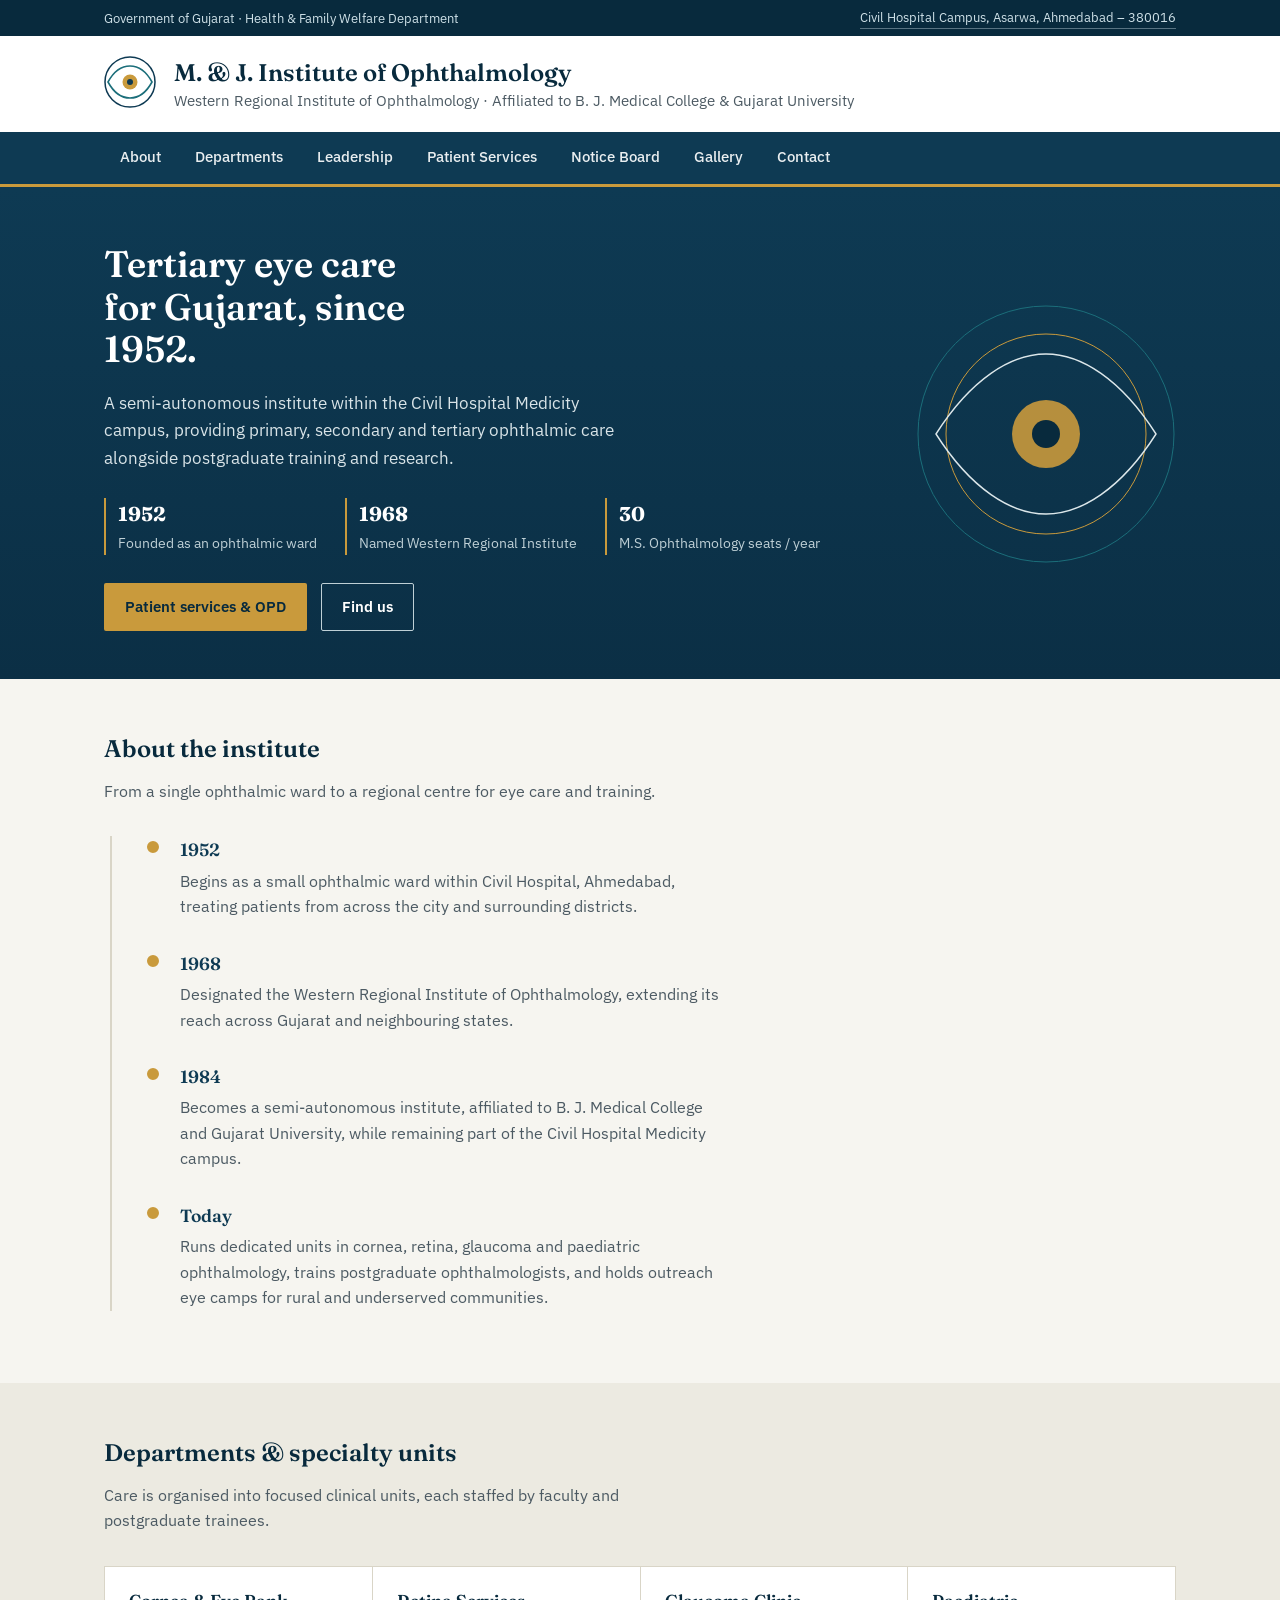
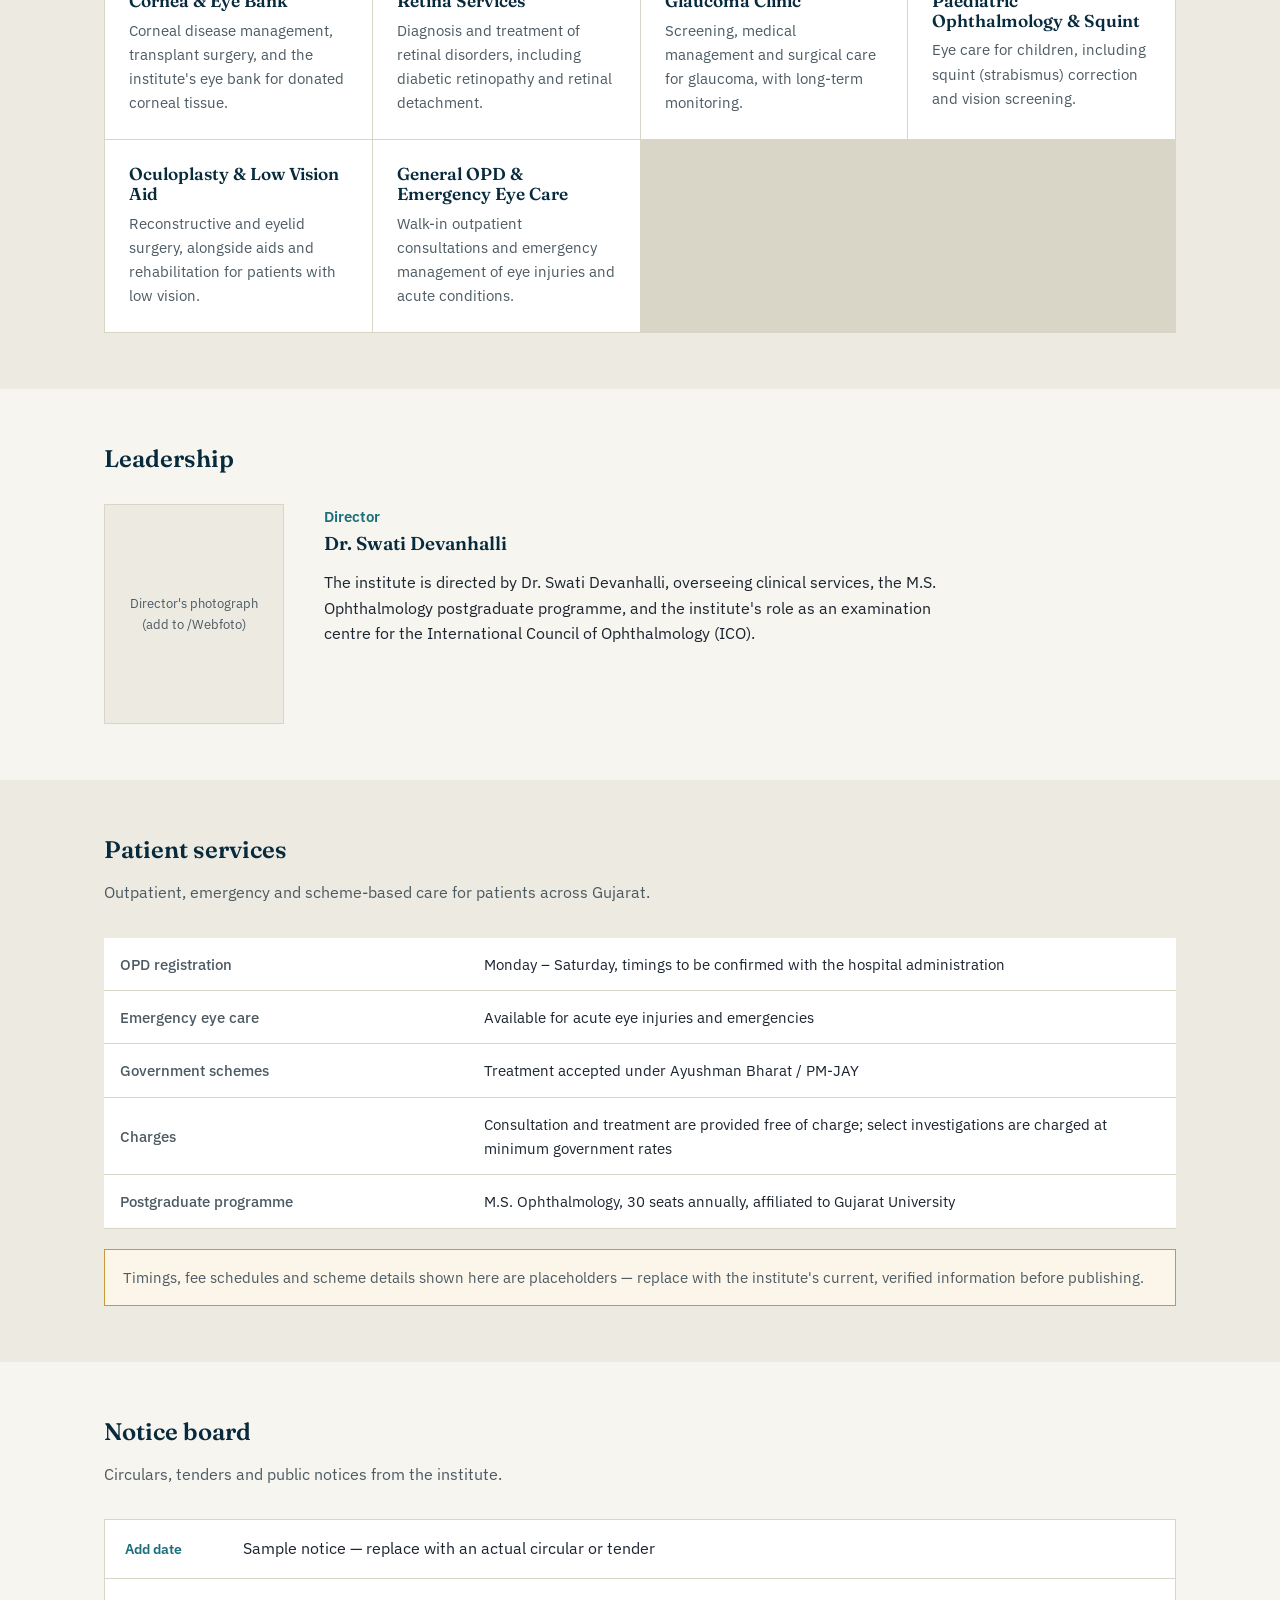
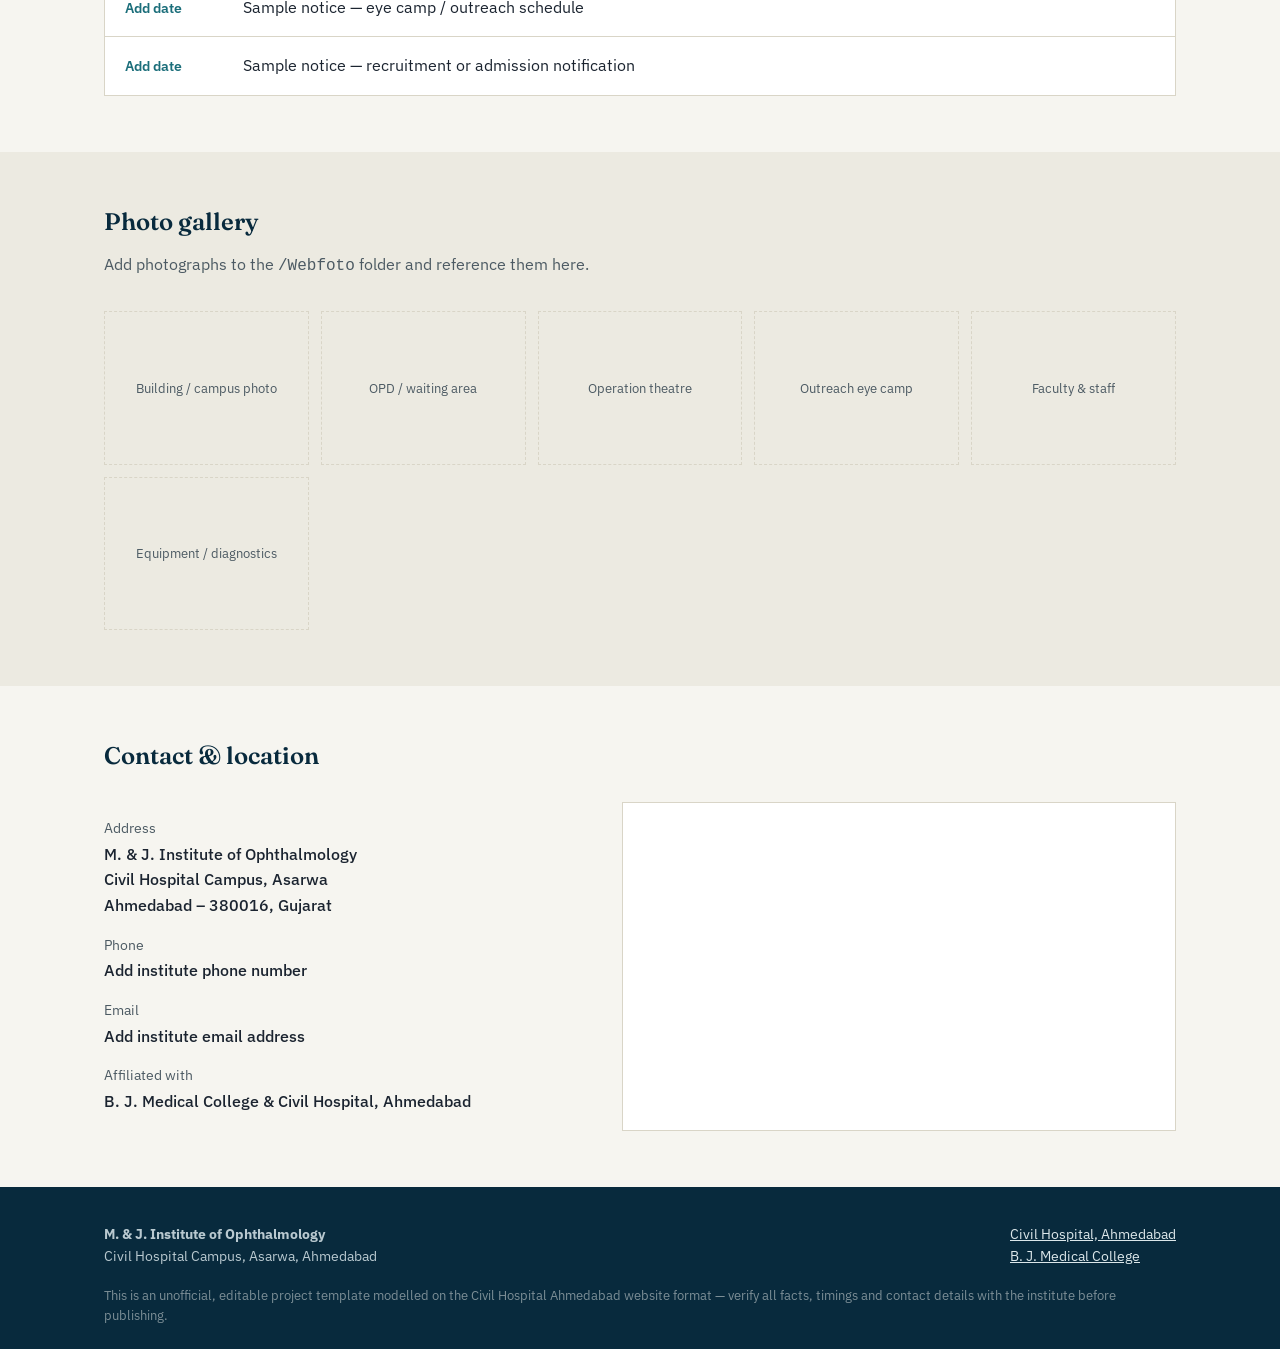
==== index.html @ a012f44d "Add files via upload" ====
<!DOCTYPE html>
<html lang="en">
<head>
<meta charset="UTF-8">
<meta name="viewport" content="width=device-width, initial-scale=1.0">
<title>M. &amp; J. Institute of Ophthalmology — Ahmedabad</title>
<meta name="description" content="M. & J. Institute of Ophthalmology, Ahmedabad — Western Regional Institute of Ophthalmology, Civil Hospital Campus, Asarwa. Est. 1952.">
<link rel="preconnect" href="https://fonts.googleapis.com">
<link rel="preconnect" href="https://fonts.gstatic.com" crossorigin>
<link href="https://fonts.googleapis.com/css2?family=Fraunces:opsz,wght@9..144,400;9..144,500;9..144,600;9..144,700&family=IBM+Plex+Sans:wght@400;500;600&display=swap" rel="stylesheet">
<style>
  :root{
    --navy:#0E3A53;
    --navy-deep:#082A3D;
    --teal:#1B6E7A;
    --gold:#C99A3C;
    --paper:#F6F5F0;
    --panel:#ECEAE1;
    --ink:#1B2430;
    --ink-soft:#4C5A63;
    --line:#D9D5C7;
    --white:#FFFFFF;
    --radius:2px;
  }
  *{box-sizing:border-box;}
  html{scroll-behavior:smooth;}
  body{
    margin:0;
    background:var(--paper);
    color:var(--ink);
    font-family:'IBM Plex Sans', Arial, sans-serif;
    font-size:16px;
    line-height:1.6;
  }
  h1,h2,h3,h4{
    font-family:'Fraunces', Georgia, serif;
    color:var(--navy-deep);
    margin:0 0 0.5em 0;
    line-height:1.15;
    font-weight:600;
  }
  a{color:var(--teal);}
  img{max-width:100%;display:block;}
  .wrap{max-width:1120px;margin:0 auto;padding:0 24px;}
  .measure{max-width:62ch;}

  /* top government strip */
  .gov-strip{
    background:var(--navy-deep);
    color:#CFE1E8;
    font-size:0.82rem;
  }
  .gov-strip .wrap{
    display:flex;justify-content:space-between;align-items:center;
    padding:7px 24px;flex-wrap:wrap;gap:6px;
  }
  .gov-strip a{color:#CFE1E8;text-decoration:none;border-bottom:1px solid rgba(207,225,232,0.4);}

  /* header */
  header.site{
    background:var(--white);
    border-bottom:3px solid var(--gold);
  }
  .site-head{
    display:flex;align-items:center;gap:18px;
    padding:20px 24px 16px;
  }
  .mark{flex:none;}
  .site-titles h1{font-size:1.5rem;margin:0;}
  .site-titles p{margin:2px 0 0;color:var(--ink-soft);font-size:0.95rem;}

  nav.primary{
    background:var(--navy);
  }
  nav.primary ul{
    list-style:none;margin:0;padding:0 24px;
    display:flex;gap:2px;flex-wrap:wrap;max-width:1120px;margin:0 auto;
  }
  nav.primary a{
    display:block;color:#E9EEF0;text-decoration:none;
    padding:13px 16px;font-size:0.93rem;font-weight:500;
    border-bottom:3px solid transparent;
  }
  nav.primary a:hover{border-bottom-color:var(--gold);background:rgba(255,255,255,0.04);}

  /* hero */
  .hero{
    background:linear-gradient(180deg, #0E3A53 0%, #0B2F45 100%);
    color:var(--white);
    padding:56px 0 48px;
  }
  .hero .wrap{display:flex;gap:48px;align-items:center;flex-wrap:wrap;}
  .hero-copy{flex:1 1 420px;}
  .hero h2{
    color:var(--white);
    font-size:2.3rem;
    max-width:14ch;
  }
  .hero p.lede{
    color:#D9E4E8;font-size:1.08rem;max-width:52ch;margin:14px 0 26px;
  }
  .hero-facts{
    display:flex;gap:28px;flex-wrap:wrap;margin-top:6px;
  }
  .hero-facts div{border-left:2px solid var(--gold);padding-left:12px;}
  .hero-facts strong{display:block;font-family:'Fraunces',serif;font-size:1.25rem;color:var(--white);}
  .hero-facts span{color:#BFD0D6;font-size:0.85rem;}
  .cta-row{margin-top:28px;display:flex;gap:14px;flex-wrap:wrap;}
  .btn{
    display:inline-block;padding:11px 20px;text-decoration:none;
    font-weight:600;font-size:0.94rem;border-radius:var(--radius);
    border:1px solid transparent;
  }
  .btn-gold{background:var(--gold);color:var(--navy-deep);}
  .btn-gold:hover{background:#DCAE52;}
  .btn-outline{border-color:#BFD0D6;color:var(--white);}
  .btn-outline:hover{background:rgba(255,255,255,0.08);}

  .hero-eye{flex:0 0 260px;}

  /* sections */
  section{padding:56px 0;}
  section.alt{background:var(--panel);}
  .section-head{margin-bottom:32px;max-width:60ch;}
  .section-head p{color:var(--ink-soft);}

  /* timeline */
  .timeline{border-left:2px solid var(--line);margin-left:6px;}
  .timeline li{
    list-style:none;position:relative;padding:0 0 30px 28px;
  }
  .timeline li:last-child{padding-bottom:0;}
  .timeline li::before{
    content:"";position:absolute;left:-7px;top:3px;
    width:12px;height:12px;border-radius:50%;
    background:var(--gold);border:2px solid var(--paper);
  }
  .timeline .yr{
    font-family:'Fraunces',serif;color:var(--navy);font-size:1.1rem;font-weight:600;
  }
  .timeline p{margin:4px 0 0;color:var(--ink-soft);max-width:55ch;}

  /* departments */
  .dept-list{
    display:grid;grid-template-columns:repeat(auto-fit,minmax(260px,1fr));
    gap:1px;background:var(--line);border:1px solid var(--line);
  }
  .dept-list article{
    background:var(--white);padding:24px;
  }
  .dept-list h3{font-size:1.08rem;margin-bottom:8px;}
  .dept-list p{color:var(--ink-soft);font-size:0.94rem;margin:0;}

  /* leadership */
  .lead-grid{display:flex;gap:40px;flex-wrap:wrap;align-items:flex-start;}
  .lead-photo{
    flex:0 0 180px;height:220px;background:var(--panel);
    border:1px solid var(--line);display:flex;align-items:center;justify-content:center;
    color:var(--ink-soft);font-size:0.82rem;text-align:center;padding:12px;
  }
  .lead-copy{flex:1 1 400px;}
  .lead-copy .role{color:var(--teal);font-weight:600;margin-bottom:4px;font-size:0.95rem;}

  /* services table */
  table.services{width:100%;border-collapse:collapse;background:var(--white);}
  table.services th,table.services td{
    text-align:left;padding:14px 16px;border-bottom:1px solid var(--line);font-size:0.95rem;
  }
  table.services th{color:var(--ink-soft);font-weight:500;width:34%;}
  .note-box{
    margin-top:20px;padding:16px 18px;background:#FBF6E9;border:1px solid var(--gold);
    font-size:0.92rem;color:var(--ink-soft);
  }

  /* notices */
  .notice-list{list-style:none;margin:0;padding:0;background:var(--white);border:1px solid var(--line);}
  .notice-list li{
    display:flex;gap:18px;padding:16px 20px;border-bottom:1px solid var(--line);align-items:baseline;flex-wrap:wrap;
  }
  .notice-list li:last-child{border-bottom:none;}
  .notice-date{flex:0 0 100px;color:var(--teal);font-weight:600;font-size:0.88rem;}
  .notice-title{flex:1 1 260px;}
  .notice-title a{color:var(--ink);text-decoration:none;}
  .notice-title a:hover{color:var(--teal);}

  /* gallery */
  .gallery{
    display:grid;grid-template-columns:repeat(auto-fit,minmax(180px,1fr));gap:12px;
  }
  .gallery figure{
    margin:0;background:var(--panel);border:1px dashed var(--line);
    aspect-ratio:4/3;display:flex;align-items:center;justify-content:center;
    color:var(--ink-soft);font-size:0.82rem;text-align:center;padding:10px;
  }

  /* contact */
  .contact-grid{display:flex;gap:44px;flex-wrap:wrap;}
  .contact-info{flex:1 1 300px;}
  .contact-info dt{color:var(--ink-soft);font-size:0.85rem;margin-top:16px;}
  .contact-info dt:first-child{margin-top:0;}
  .contact-info dd{margin:2px 0 0;font-weight:500;}
  .map-embed{flex:1 1 380px;min-height:280px;border:1px solid var(--line);background:var(--white);}
  .map-embed iframe{width:100%;height:100%;min-height:280px;border:0;display:block;}

  footer.site{
    background:var(--navy-deep);color:#B9C9D0;padding:36px 0 24px;font-size:0.88rem;
  }
  footer.site .wrap{display:flex;justify-content:space-between;flex-wrap:wrap;gap:16px;}
  footer.site a{color:#DCE7EA;}
  footer.site .fine{margin-top:18px;color:#7C8E96;font-size:0.8rem;}

  @media (max-width:760px){
    .site-head{flex-direction:column;align-items:flex-start;}
    .hero h2{font-size:1.8rem;}
    nav.primary ul{padding:0 12px;}
  }
</style>
</head>
<body>

<div class="gov-strip">
  <div class="wrap">
    <span>Government of Gujarat · Health &amp; Family Welfare Department</span>
    <a href="#contact">Civil Hospital Campus, Asarwa, Ahmedabad – 380016</a>
  </div>
</div>

<header class="site">
  <div class="wrap site-head">
    <div class="mark">
      <svg width="52" height="52" viewBox="0 0 52 52" fill="none" xmlns="http://www.w3.org/2000/svg">
        <circle cx="26" cy="26" r="25" stroke="#0E3A53" stroke-width="1.5"/>
        <path d="M4 26C10 15 18 10 26 10C34 10 42 15 48 26C42 37 34 42 26 42C18 42 10 37 4 26Z" stroke="#1B6E7A" stroke-width="1.6"/>
        <circle cx="26" cy="26" r="7.5" fill="#C99A3C"/>
        <circle cx="26" cy="26" r="3" fill="#0E3A53"/>
      </svg>
    </div>
    <div class="site-titles">
      <h1>M. &amp; J. Institute of Ophthalmology</h1>
      <p>Western Regional Institute of Ophthalmology · Affiliated to B. J. Medical College &amp; Gujarat University</p>
    </div>
  </div>
  <nav class="primary">
    <ul>
      <li><a href="#about">About</a></li>
      <li><a href="#departments">Departments</a></li>
      <li><a href="#leadership">Leadership</a></li>
      <li><a href="#services">Patient Services</a></li>
      <li><a href="#notices">Notice Board</a></li>
      <li><a href="#gallery">Gallery</a></li>
      <li><a href="#contact">Contact</a></li>
    </ul>
  </nav>
</header>

<section class="hero">
  <div class="wrap">
    <div class="hero-copy">
      <h2>Tertiary eye care for Gujarat, since 1952.</h2>
      <p class="lede">A semi-autonomous institute within the Civil Hospital Medicity campus, providing primary, secondary and tertiary ophthalmic care alongside postgraduate training and research.</p>
      <div class="hero-facts">
        <div><strong>1952</strong><span>Founded as an ophthalmic ward</span></div>
        <div><strong>1968</strong><span>Named Western Regional Institute</span></div>
        <div><strong>30</strong><span>M.S. Ophthalmology seats / year</span></div>
      </div>
      <div class="cta-row">
        <a class="btn btn-gold" href="#services">Patient services &amp; OPD</a>
        <a class="btn btn-outline" href="#contact">Find us</a>
      </div>
    </div>
    <div class="hero-eye">
      <svg viewBox="0 0 260 260" width="100%" xmlns="http://www.w3.org/2000/svg">
        <circle cx="130" cy="130" r="128" fill="none" stroke="#1B6E7A" stroke-width="1"/>
        <circle cx="130" cy="130" r="100" fill="none" stroke="#C99A3C" stroke-width="1"/>
        <path d="M20 130C55 75 95 50 130 50C165 50 205 75 240 130C205 185 165 210 130 210C95 210 55 185 20 130Z" fill="none" stroke="#DCE7EA" stroke-width="1.4"/>
        <circle cx="130" cy="130" r="34" fill="#C99A3C" opacity="0.9"/>
        <circle cx="130" cy="130" r="14" fill="#082A3D"/>
      </svg>
    </div>
  </div>
</section>

<section id="about">
  <div class="wrap">
    <div class="section-head">
      <h2>About the institute</h2>
      <p>From a single ophthalmic ward to a regional centre for eye care and training.</p>
    </div>
    <ul class="timeline">
      <li>
        <div class="yr">1952</div>
        <p>Begins as a small ophthalmic ward within Civil Hospital, Ahmedabad, treating patients from across the city and surrounding districts.</p>
      </li>
      <li>
        <div class="yr">1968</div>
        <p>Designated the Western Regional Institute of Ophthalmology, extending its reach across Gujarat and neighbouring states.</p>
      </li>
      <li>
        <div class="yr">1984</div>
        <p>Becomes a semi-autonomous institute, affiliated to B. J. Medical College and Gujarat University, while remaining part of the Civil Hospital Medicity campus.</p>
      </li>
      <li>
        <div class="yr">Today</div>
        <p>Runs dedicated units in cornea, retina, glaucoma and paediatric ophthalmology, trains postgraduate ophthalmologists, and holds outreach eye camps for rural and underserved communities.</p>
      </li>
    </ul>
  </div>
</section>

<section class="alt" id="departments">
  <div class="wrap">
    <div class="section-head">
      <h2>Departments &amp; specialty units</h2>
      <p>Care is organised into focused clinical units, each staffed by faculty and postgraduate trainees.</p>
    </div>
    <div class="dept-list">
      <article>
        <h3>Cornea &amp; Eye Bank</h3>
        <p>Corneal disease management, transplant surgery, and the institute's eye bank for donated corneal tissue.</p>
      </article>
      <article>
        <h3>Retina Services</h3>
        <p>Diagnosis and treatment of retinal disorders, including diabetic retinopathy and retinal detachment.</p>
      </article>
      <article>
        <h3>Glaucoma Clinic</h3>
        <p>Screening, medical management and surgical care for glaucoma, with long-term monitoring.</p>
      </article>
      <article>
        <h3>Paediatric Ophthalmology &amp; Squint</h3>
        <p>Eye care for children, including squint (strabismus) correction and vision screening.</p>
      </article>
      <article>
        <h3>Oculoplasty &amp; Low Vision Aid</h3>
        <p>Reconstructive and eyelid surgery, alongside aids and rehabilitation for patients with low vision.</p>
      </article>
      <article>
        <h3>General OPD &amp; Emergency Eye Care</h3>
        <p>Walk-in outpatient consultations and emergency management of eye injuries and acute conditions.</p>
      </article>
    </div>
  </div>
</section>

<section id="leadership">
  <div class="wrap">
    <div class="section-head">
      <h2>Leadership</h2>
    </div>
    <div class="lead-grid">
      <div class="lead-photo">Director's photograph<br>(add to /Webfoto)</div>
      <div class="lead-copy">
        <div class="role">Director</div>
        <h3>Dr. Swati Devanhalli</h3>
        <p class="measure">The institute is directed by Dr. Swati Devanhalli, overseeing clinical services, the M.S. Ophthalmology postgraduate programme, and the institute's role as an examination centre for the International Council of Ophthalmology (ICO).</p>
      </div>
    </div>
  </div>
</section>

<section class="alt" id="services">
  <div class="wrap">
    <div class="section-head">
      <h2>Patient services</h2>
      <p>Outpatient, emergency and scheme-based care for patients across Gujarat.</p>
    </div>
    <table class="services">
      <tr><th>OPD registration</th><td>Monday – Saturday, timings to be confirmed with the hospital administration</td></tr>
      <tr><th>Emergency eye care</th><td>Available for acute eye injuries and emergencies</td></tr>
      <tr><th>Government schemes</th><td>Treatment accepted under Ayushman Bharat / PM-JAY</td></tr>
      <tr><th>Charges</th><td>Consultation and treatment are provided free of charge; select investigations are charged at minimum government rates</td></tr>
      <tr><th>Postgraduate programme</th><td>M.S. Ophthalmology, 30 seats annually, affiliated to Gujarat University</td></tr>
    </table>
    <div class="note-box">Timings, fee schedules and scheme details shown here are placeholders — replace with the institute's current, verified information before publishing.</div>
  </div>
</section>

<section id="notices">
  <div class="wrap">
    <div class="section-head">
      <h2>Notice board</h2>
      <p>Circulars, tenders and public notices from the institute.</p>
    </div>
    <ul class="notice-list">
      <li><span class="notice-date">Add date</span><span class="notice-title"><a href="#">Sample notice — replace with an actual circular or tender</a></span></li>
      <li><span class="notice-date">Add date</span><span class="notice-title"><a href="#">Sample notice — eye camp / outreach schedule</a></span></li>
      <li><span class="notice-date">Add date</span><span class="notice-title"><a href="#">Sample notice — recruitment or admission notification</a></span></li>
    </ul>
  </div>
</section>

<section class="alt" id="gallery">
  <div class="wrap">
    <div class="section-head">
      <h2>Photo gallery</h2>
      <p>Add photographs to the <code>/Webfoto</code> folder and reference them here.</p>
    </div>
    <div class="gallery">
      <figure>Building / campus photo</figure>
      <figure>OPD / waiting area</figure>
      <figure>Operation theatre</figure>
      <figure>Outreach eye camp</figure>
      <figure>Faculty &amp; staff</figure>
      <figure>Equipment / diagnostics</figure>
    </div>
  </div>
</section>

<section id="contact">
  <div class="wrap">
    <div class="section-head">
      <h2>Contact &amp; location</h2>
    </div>
    <div class="contact-grid">
      <dl class="contact-info">
        <dt>Address</dt>
        <dd>M. &amp; J. Institute of Ophthalmology<br>Civil Hospital Campus, Asarwa<br>Ahmedabad – 380016, Gujarat</dd>
        <dt>Phone</dt>
        <dd>Add institute phone number</dd>
        <dt>Email</dt>
        <dd>Add institute email address</dd>
        <dt>Affiliated with</dt>
        <dd>B. J. Medical College &amp; Civil Hospital, Ahmedabad</dd>
      </dl>
      <div class="map-embed">
        <iframe src="https://www.google.com/maps?q=Civil+Hospital+Asarwa+Ahmedabad&output=embed" loading="lazy" title="Map to Civil Hospital Campus, Asarwa, Ahmedabad"></iframe>
      </div>
    </div>
  </div>
</section>

<footer class="site">
  <div class="wrap">
    <div>
      <strong>M. &amp; J. Institute of Ophthalmology</strong><br>
      Civil Hospital Campus, Asarwa, Ahmedabad
    </div>
    <div>
      <a href="https://civilhospitalahd.gujarat.gov.in/" target="_blank" rel="noopener">Civil Hospital, Ahmedabad</a><br>
      <a href="https://bjmcabd.edu.in/" target="_blank" rel="noopener">B. J. Medical College</a>
    </div>
  </div>
  <div class="wrap fine">This is an unofficial, editable project template modelled on the Civil Hospital Ahmedabad website format — verify all facts, timings and contact details with the institute before publishing.</div>
</footer>

</body>
</html>
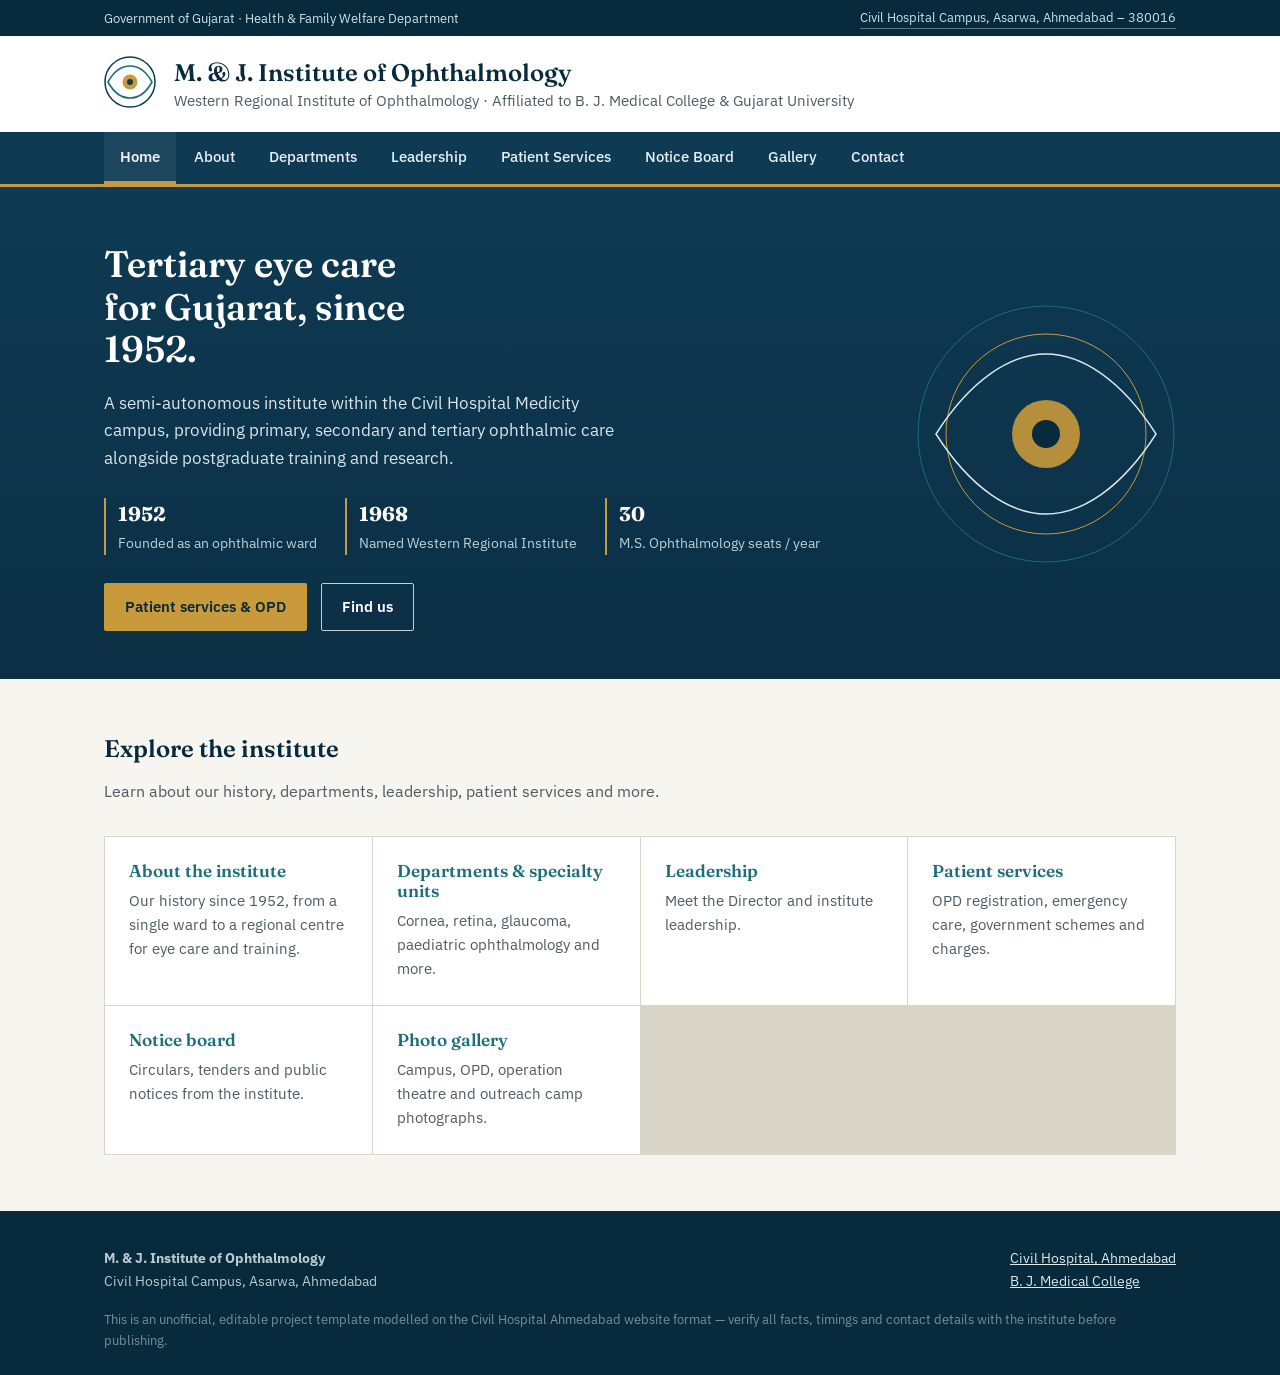
==== commit c45ae4e0: "Add files via upload" ====
--- a/index.html
+++ b/index.html
@@ -3,252 +3,49 @@
 <head>
 <meta charset="UTF-8">
 <meta name="viewport" content="width=device-width, initial-scale=1.0">
-<title>M. &amp; J. Institute of Ophthalmology — Ahmedabad</title>
+<title>Home — M. &amp; J. Institute of Ophthalmology</title>
 <meta name="description" content="M. & J. Institute of Ophthalmology, Ahmedabad — Western Regional Institute of Ophthalmology, Civil Hospital Campus, Asarwa. Est. 1952.">
 <link rel="preconnect" href="https://fonts.googleapis.com">
 <link rel="preconnect" href="https://fonts.gstatic.com" crossorigin>
 <link href="https://fonts.googleapis.com/css2?family=Fraunces:opsz,wght@9..144,400;9..144,500;9..144,600;9..144,700&family=IBM+Plex+Sans:wght@400;500;600&display=swap" rel="stylesheet">
-<style>
-  :root{
-    --navy:#0E3A53;
-    --navy-deep:#082A3D;
-    --teal:#1B6E7A;
-    --gold:#C99A3C;
-    --paper:#F6F5F0;
-    --panel:#ECEAE1;
-    --ink:#1B2430;
-    --ink-soft:#4C5A63;
-    --line:#D9D5C7;
-    --white:#FFFFFF;
-    --radius:2px;
-  }
-  *{box-sizing:border-box;}
-  html{scroll-behavior:smooth;}
-  body{
-    margin:0;
-    background:var(--paper);
-    color:var(--ink);
-    font-family:'IBM Plex Sans', Arial, sans-serif;
-    font-size:16px;
-    line-height:1.6;
-  }
-  h1,h2,h3,h4{
-    font-family:'Fraunces', Georgia, serif;
-    color:var(--navy-deep);
-    margin:0 0 0.5em 0;
-    line-height:1.15;
-    font-weight:600;
-  }
-  a{color:var(--teal);}
-  img{max-width:100%;display:block;}
-  .wrap{max-width:1120px;margin:0 auto;padding:0 24px;}
-  .measure{max-width:62ch;}
-
-  /* top government strip */
-  .gov-strip{
-    background:var(--navy-deep);
-    color:#CFE1E8;
-    font-size:0.82rem;
-  }
-  .gov-strip .wrap{
-    display:flex;justify-content:space-between;align-items:center;
-    padding:7px 24px;flex-wrap:wrap;gap:6px;
-  }
-  .gov-strip a{color:#CFE1E8;text-decoration:none;border-bottom:1px solid rgba(207,225,232,0.4);}
-
-  /* header */
-  header.site{
-    background:var(--white);
-    border-bottom:3px solid var(--gold);
-  }
-  .site-head{
-    display:flex;align-items:center;gap:18px;
-    padding:20px 24px 16px;
-  }
-  .mark{flex:none;}
-  .site-titles h1{font-size:1.5rem;margin:0;}
-  .site-titles p{margin:2px 0 0;color:var(--ink-soft);font-size:0.95rem;}
-
-  nav.primary{
-    background:var(--navy);
-  }
-  nav.primary ul{
-    list-style:none;margin:0;padding:0 24px;
-    display:flex;gap:2px;flex-wrap:wrap;max-width:1120px;margin:0 auto;
-  }
-  nav.primary a{
-    display:block;color:#E9EEF0;text-decoration:none;
-    padding:13px 16px;font-size:0.93rem;font-weight:500;
-    border-bottom:3px solid transparent;
-  }
-  nav.primary a:hover{border-bottom-color:var(--gold);background:rgba(255,255,255,0.04);}
-
-  /* hero */
-  .hero{
-    background:linear-gradient(180deg, #0E3A53 0%, #0B2F45 100%);
-    color:var(--white);
-    padding:56px 0 48px;
-  }
-  .hero .wrap{display:flex;gap:48px;align-items:center;flex-wrap:wrap;}
-  .hero-copy{flex:1 1 420px;}
-  .hero h2{
-    color:var(--white);
-    font-size:2.3rem;
-    max-width:14ch;
-  }
-  .hero p.lede{
-    color:#D9E4E8;font-size:1.08rem;max-width:52ch;margin:14px 0 26px;
-  }
-  .hero-facts{
-    display:flex;gap:28px;flex-wrap:wrap;margin-top:6px;
-  }
-  .hero-facts div{border-left:2px solid var(--gold);padding-left:12px;}
-  .hero-facts strong{display:block;font-family:'Fraunces',serif;font-size:1.25rem;color:var(--white);}
-  .hero-facts span{color:#BFD0D6;font-size:0.85rem;}
-  .cta-row{margin-top:28px;display:flex;gap:14px;flex-wrap:wrap;}
-  .btn{
-    display:inline-block;padding:11px 20px;text-decoration:none;
-    font-weight:600;font-size:0.94rem;border-radius:var(--radius);
-    border:1px solid transparent;
-  }
-  .btn-gold{background:var(--gold);color:var(--navy-deep);}
-  .btn-gold:hover{background:#DCAE52;}
-  .btn-outline{border-color:#BFD0D6;color:var(--white);}
-  .btn-outline:hover{background:rgba(255,255,255,0.08);}
-
-  .hero-eye{flex:0 0 260px;}
-
-  /* sections */
-  section{padding:56px 0;}
-  section.alt{background:var(--panel);}
-  .section-head{margin-bottom:32px;max-width:60ch;}
-  .section-head p{color:var(--ink-soft);}
-
-  /* timeline */
-  .timeline{border-left:2px solid var(--line);margin-left:6px;}
-  .timeline li{
-    list-style:none;position:relative;padding:0 0 30px 28px;
-  }
-  .timeline li:last-child{padding-bottom:0;}
-  .timeline li::before{
-    content:"";position:absolute;left:-7px;top:3px;
-    width:12px;height:12px;border-radius:50%;
-    background:var(--gold);border:2px solid var(--paper);
-  }
-  .timeline .yr{
-    font-family:'Fraunces',serif;color:var(--navy);font-size:1.1rem;font-weight:600;
-  }
-  .timeline p{margin:4px 0 0;color:var(--ink-soft);max-width:55ch;}
-
-  /* departments */
-  .dept-list{
-    display:grid;grid-template-columns:repeat(auto-fit,minmax(260px,1fr));
-    gap:1px;background:var(--line);border:1px solid var(--line);
-  }
-  .dept-list article{
-    background:var(--white);padding:24px;
-  }
-  .dept-list h3{font-size:1.08rem;margin-bottom:8px;}
-  .dept-list p{color:var(--ink-soft);font-size:0.94rem;margin:0;}
-
-  /* leadership */
-  .lead-grid{display:flex;gap:40px;flex-wrap:wrap;align-items:flex-start;}
-  .lead-photo{
-    flex:0 0 180px;height:220px;background:var(--panel);
-    border:1px solid var(--line);display:flex;align-items:center;justify-content:center;
-    color:var(--ink-soft);font-size:0.82rem;text-align:center;padding:12px;
-  }
-  .lead-copy{flex:1 1 400px;}
-  .lead-copy .role{color:var(--teal);font-weight:600;margin-bottom:4px;font-size:0.95rem;}
-
-  /* services table */
-  table.services{width:100%;border-collapse:collapse;background:var(--white);}
-  table.services th,table.services td{
-    text-align:left;padding:14px 16px;border-bottom:1px solid var(--line);font-size:0.95rem;
-  }
-  table.services th{color:var(--ink-soft);font-weight:500;width:34%;}
-  .note-box{
-    margin-top:20px;padding:16px 18px;background:#FBF6E9;border:1px solid var(--gold);
-    font-size:0.92rem;color:var(--ink-soft);
-  }
-
-  /* notices */
-  .notice-list{list-style:none;margin:0;padding:0;background:var(--white);border:1px solid var(--line);}
-  .notice-list li{
-    display:flex;gap:18px;padding:16px 20px;border-bottom:1px solid var(--line);align-items:baseline;flex-wrap:wrap;
-  }
-  .notice-list li:last-child{border-bottom:none;}
-  .notice-date{flex:0 0 100px;color:var(--teal);font-weight:600;font-size:0.88rem;}
-  .notice-title{flex:1 1 260px;}
-  .notice-title a{color:var(--ink);text-decoration:none;}
-  .notice-title a:hover{color:var(--teal);}
-
-  /* gallery */
-  .gallery{
-    display:grid;grid-template-columns:repeat(auto-fit,minmax(180px,1fr));gap:12px;
-  }
-  .gallery figure{
-    margin:0;background:var(--panel);border:1px dashed var(--line);
-    aspect-ratio:4/3;display:flex;align-items:center;justify-content:center;
-    color:var(--ink-soft);font-size:0.82rem;text-align:center;padding:10px;
-  }
-
-  /* contact */
-  .contact-grid{display:flex;gap:44px;flex-wrap:wrap;}
-  .contact-info{flex:1 1 300px;}
-  .contact-info dt{color:var(--ink-soft);font-size:0.85rem;margin-top:16px;}
-  .contact-info dt:first-child{margin-top:0;}
-  .contact-info dd{margin:2px 0 0;font-weight:500;}
-  .map-embed{flex:1 1 380px;min-height:280px;border:1px solid var(--line);background:var(--white);}
-  .map-embed iframe{width:100%;height:100%;min-height:280px;border:0;display:block;}
-
-  footer.site{
-    background:var(--navy-deep);color:#B9C9D0;padding:36px 0 24px;font-size:0.88rem;
-  }
-  footer.site .wrap{display:flex;justify-content:space-between;flex-wrap:wrap;gap:16px;}
-  footer.site a{color:#DCE7EA;}
-  footer.site .fine{margin-top:18px;color:#7C8E96;font-size:0.8rem;}
-
-  @media (max-width:760px){
-    .site-head{flex-direction:column;align-items:flex-start;}
-    .hero h2{font-size:1.8rem;}
-    nav.primary ul{padding:0 12px;}
-  }
-</style>
+<link rel="stylesheet" href="styles.css">
 </head>
 <body>
 
 <div class="gov-strip">
   <div class="wrap">
-    <span>Government of Gujarat · Health &amp; Family Welfare Department</span>
-    <a href="#contact">Civil Hospital Campus, Asarwa, Ahmedabad – 380016</a>
+    <span>Government of Gujarat &middot; Health &amp; Family Welfare Department</span>
+    <a href="contact.html">Civil Hospital Campus, Asarwa, Ahmedabad &ndash; 380016</a>
   </div>
 </div>
 
 <header class="site">
   <div class="wrap site-head">
     <div class="mark">
+      <a href="index.html" style="display:block;">
       <svg width="52" height="52" viewBox="0 0 52 52" fill="none" xmlns="http://www.w3.org/2000/svg">
         <circle cx="26" cy="26" r="25" stroke="#0E3A53" stroke-width="1.5"/>
         <path d="M4 26C10 15 18 10 26 10C34 10 42 15 48 26C42 37 34 42 26 42C18 42 10 37 4 26Z" stroke="#1B6E7A" stroke-width="1.6"/>
         <circle cx="26" cy="26" r="7.5" fill="#C99A3C"/>
         <circle cx="26" cy="26" r="3" fill="#0E3A53"/>
       </svg>
+      </a>
     </div>
     <div class="site-titles">
-      <h1>M. &amp; J. Institute of Ophthalmology</h1>
-      <p>Western Regional Institute of Ophthalmology · Affiliated to B. J. Medical College &amp; Gujarat University</p>
+      <h1><a href="index.html" style="color:inherit;text-decoration:none;">M. &amp; J. Institute of Ophthalmology</a></h1>
+      <p>Western Regional Institute of Ophthalmology &middot; Affiliated to B. J. Medical College &amp; Gujarat University</p>
     </div>
   </div>
   <nav class="primary">
     <ul>
-      <li><a href="#about">About</a></li>
-      <li><a href="#departments">Departments</a></li>
-      <li><a href="#leadership">Leadership</a></li>
-      <li><a href="#services">Patient Services</a></li>
-      <li><a href="#notices">Notice Board</a></li>
-      <li><a href="#gallery">Gallery</a></li>
-      <li><a href="#contact">Contact</a></li>
+      <li><a href="index.html" class="active">Home</a></li>
+      <li><a href="about.html">About</a></li>
+      <li><a href="departments.html">Departments</a></li>
+      <li><a href="leadership.html">Leadership</a></li>
+      <li><a href="services.html">Patient Services</a></li>
+      <li><a href="notices.html">Notice Board</a></li>
+      <li><a href="gallery.html">Gallery</a></li>
+      <li><a href="contact.html">Contact</a></li>
     </ul>
   </nav>
 </header>
@@ -264,8 +61,8 @@
         <div><strong>30</strong><span>M.S. Ophthalmology seats / year</span></div>
       </div>
       <div class="cta-row">
-        <a class="btn btn-gold" href="#services">Patient services &amp; OPD</a>
-        <a class="btn btn-outline" href="#contact">Find us</a>
+        <a class="btn btn-gold" href="services.html">Patient services &amp; OPD</a>
+        <a class="btn btn-outline" href="contact.html">Find us</a>
       </div>
     </div>
     <div class="hero-eye">
@@ -280,151 +77,19 @@
   </div>
 </section>
 
-<section id="about">
+<section id="quicklinks">
   <div class="wrap">
     <div class="section-head">
-      <h2>About the institute</h2>
-      <p>From a single ophthalmic ward to a regional centre for eye care and training.</p>
-    </div>
-    <ul class="timeline">
-      <li>
-        <div class="yr">1952</div>
-        <p>Begins as a small ophthalmic ward within Civil Hospital, Ahmedabad, treating patients from across the city and surrounding districts.</p>
-      </li>
-      <li>
-        <div class="yr">1968</div>
-        <p>Designated the Western Regional Institute of Ophthalmology, extending its reach across Gujarat and neighbouring states.</p>
-      </li>
-      <li>
-        <div class="yr">1984</div>
-        <p>Becomes a semi-autonomous institute, affiliated to B. J. Medical College and Gujarat University, while remaining part of the Civil Hospital Medicity campus.</p>
-      </li>
-      <li>
-        <div class="yr">Today</div>
-        <p>Runs dedicated units in cornea, retina, glaucoma and paediatric ophthalmology, trains postgraduate ophthalmologists, and holds outreach eye camps for rural and underserved communities.</p>
-      </li>
-    </ul>
-  </div>
-</section>
-
-<section class="alt" id="departments">
-  <div class="wrap">
-    <div class="section-head">
-      <h2>Departments &amp; specialty units</h2>
-      <p>Care is organised into focused clinical units, each staffed by faculty and postgraduate trainees.</p>
+      <h2>Explore the institute</h2>
+      <p>Learn about our history, departments, leadership, patient services and more.</p>
     </div>
     <div class="dept-list">
-      <article>
-        <h3>Cornea &amp; Eye Bank</h3>
-        <p>Corneal disease management, transplant surgery, and the institute's eye bank for donated corneal tissue.</p>
-      </article>
-      <article>
-        <h3>Retina Services</h3>
-        <p>Diagnosis and treatment of retinal disorders, including diabetic retinopathy and retinal detachment.</p>
-      </article>
-      <article>
-        <h3>Glaucoma Clinic</h3>
-        <p>Screening, medical management and surgical care for glaucoma, with long-term monitoring.</p>
-      </article>
-      <article>
-        <h3>Paediatric Ophthalmology &amp; Squint</h3>
-        <p>Eye care for children, including squint (strabismus) correction and vision screening.</p>
-      </article>
-      <article>
-        <h3>Oculoplasty &amp; Low Vision Aid</h3>
-        <p>Reconstructive and eyelid surgery, alongside aids and rehabilitation for patients with low vision.</p>
-      </article>
-      <article>
-        <h3>General OPD &amp; Emergency Eye Care</h3>
-        <p>Walk-in outpatient consultations and emergency management of eye injuries and acute conditions.</p>
-      </article>
-    </div>
-  </div>
-</section>
-
-<section id="leadership">
-  <div class="wrap">
-    <div class="section-head">
-      <h2>Leadership</h2>
-    </div>
-    <div class="lead-grid">
-      <div class="lead-photo">Director's photograph<br>(add to /Webfoto)</div>
-      <div class="lead-copy">
-        <div class="role">Director</div>
-        <h3>Dr. Swati Devanhalli</h3>
-        <p class="measure">The institute is directed by Dr. Swati Devanhalli, overseeing clinical services, the M.S. Ophthalmology postgraduate programme, and the institute's role as an examination centre for the International Council of Ophthalmology (ICO).</p>
-      </div>
-    </div>
-  </div>
-</section>
-
-<section class="alt" id="services">
-  <div class="wrap">
-    <div class="section-head">
-      <h2>Patient services</h2>
-      <p>Outpatient, emergency and scheme-based care for patients across Gujarat.</p>
-    </div>
-    <table class="services">
-      <tr><th>OPD registration</th><td>Monday – Saturday, timings to be confirmed with the hospital administration</td></tr>
-      <tr><th>Emergency eye care</th><td>Available for acute eye injuries and emergencies</td></tr>
-      <tr><th>Government schemes</th><td>Treatment accepted under Ayushman Bharat / PM-JAY</td></tr>
-      <tr><th>Charges</th><td>Consultation and treatment are provided free of charge; select investigations are charged at minimum government rates</td></tr>
-      <tr><th>Postgraduate programme</th><td>M.S. Ophthalmology, 30 seats annually, affiliated to Gujarat University</td></tr>
-    </table>
-    <div class="note-box">Timings, fee schedules and scheme details shown here are placeholders — replace with the institute's current, verified information before publishing.</div>
-  </div>
-</section>
-
-<section id="notices">
-  <div class="wrap">
-    <div class="section-head">
-      <h2>Notice board</h2>
-      <p>Circulars, tenders and public notices from the institute.</p>
-    </div>
-    <ul class="notice-list">
-      <li><span class="notice-date">Add date</span><span class="notice-title"><a href="#">Sample notice — replace with an actual circular or tender</a></span></li>
-      <li><span class="notice-date">Add date</span><span class="notice-title"><a href="#">Sample notice — eye camp / outreach schedule</a></span></li>
-      <li><span class="notice-date">Add date</span><span class="notice-title"><a href="#">Sample notice — recruitment or admission notification</a></span></li>
-    </ul>
-  </div>
-</section>
-
-<section class="alt" id="gallery">
-  <div class="wrap">
-    <div class="section-head">
-      <h2>Photo gallery</h2>
-      <p>Add photographs to the <code>/Webfoto</code> folder and reference them here.</p>
-    </div>
-    <div class="gallery">
-      <figure>Building / campus photo</figure>
-      <figure>OPD / waiting area</figure>
-      <figure>Operation theatre</figure>
-      <figure>Outreach eye camp</figure>
-      <figure>Faculty &amp; staff</figure>
-      <figure>Equipment / diagnostics</figure>
-    </div>
-  </div>
-</section>
-
-<section id="contact">
-  <div class="wrap">
-    <div class="section-head">
-      <h2>Contact &amp; location</h2>
-    </div>
-    <div class="contact-grid">
-      <dl class="contact-info">
-        <dt>Address</dt>
-        <dd>M. &amp; J. Institute of Ophthalmology<br>Civil Hospital Campus, Asarwa<br>Ahmedabad – 380016, Gujarat</dd>
-        <dt>Phone</dt>
-        <dd>Add institute phone number</dd>
-        <dt>Email</dt>
-        <dd>Add institute email address</dd>
-        <dt>Affiliated with</dt>
-        <dd>B. J. Medical College &amp; Civil Hospital, Ahmedabad</dd>
-      </dl>
-      <div class="map-embed">
-        <iframe src="https://www.google.com/maps?q=Civil+Hospital+Asarwa+Ahmedabad&output=embed" loading="lazy" title="Map to Civil Hospital Campus, Asarwa, Ahmedabad"></iframe>
-      </div>
+      <article><h3><a href="about.html">About the institute</a></h3><p>Our history since 1952, from a single ward to a regional centre for eye care and training.</p></article>
+      <article><h3><a href="departments.html">Departments &amp; specialty units</a></h3><p>Cornea, retina, glaucoma, paediatric ophthalmology and more.</p></article>
+      <article><h3><a href="leadership.html">Leadership</a></h3><p>Meet the Director and institute leadership.</p></article>
+      <article><h3><a href="services.html">Patient services</a></h3><p>OPD registration, emergency care, government schemes and charges.</p></article>
+      <article><h3><a href="notices.html">Notice board</a></h3><p>Circulars, tenders and public notices from the institute.</p></article>
+      <article><h3><a href="gallery.html">Photo gallery</a></h3><p>Campus, OPD, operation theatre and outreach camp photographs.</p></article>
     </div>
   </div>
 </section>
--- a/styles.css
+++ b/styles.css
@@ -0,0 +1,214 @@
+:root{
+    --navy:#0E3A53;
+    --navy-deep:#082A3D;
+    --teal:#1B6E7A;
+    --gold:#C99A3C;
+    --paper:#F6F5F0;
+    --panel:#ECEAE1;
+    --ink:#1B2430;
+    --ink-soft:#4C5A63;
+    --line:#D9D5C7;
+    --white:#FFFFFF;
+    --radius:2px;
+  }
+  *{box-sizing:border-box;}
+  html{scroll-behavior:smooth;}
+  body{
+    margin:0;
+    background:var(--paper);
+    color:var(--ink);
+    font-family:'IBM Plex Sans', Arial, sans-serif;
+    font-size:16px;
+    line-height:1.6;
+  }
+  h1,h2,h3,h4{
+    font-family:'Fraunces', Georgia, serif;
+    color:var(--navy-deep);
+    margin:0 0 0.5em 0;
+    line-height:1.15;
+    font-weight:600;
+  }
+  a{color:var(--teal);}
+  img{max-width:100%;display:block;}
+  .wrap{max-width:1120px;margin:0 auto;padding:0 24px;}
+  .measure{max-width:62ch;}
+
+  /* top government strip */
+  .gov-strip{
+    background:var(--navy-deep);
+    color:#CFE1E8;
+    font-size:0.82rem;
+  }
+  .gov-strip .wrap{
+    display:flex;justify-content:space-between;align-items:center;
+    padding:7px 24px;flex-wrap:wrap;gap:6px;
+  }
+  .gov-strip a{color:#CFE1E8;text-decoration:none;border-bottom:1px solid rgba(207,225,232,0.4);}
+
+  /* header */
+  header.site{
+    background:var(--white);
+    border-bottom:3px solid var(--gold);
+  }
+  .site-head{
+    display:flex;align-items:center;gap:18px;
+    padding:20px 24px 16px;
+  }
+  .mark{flex:none;}
+  .site-titles h1{font-size:1.5rem;margin:0;}
+  .site-titles p{margin:2px 0 0;color:var(--ink-soft);font-size:0.95rem;}
+
+  nav.primary{
+    background:var(--navy);
+  }
+  nav.primary ul{
+    list-style:none;margin:0;padding:0 24px;
+    display:flex;gap:2px;flex-wrap:wrap;max-width:1120px;margin:0 auto;
+  }
+  nav.primary a{
+    display:block;color:#E9EEF0;text-decoration:none;
+    padding:13px 16px;font-size:0.93rem;font-weight:500;
+    border-bottom:3px solid transparent;
+  }
+  nav.primary a:hover{border-bottom-color:var(--gold);background:rgba(255,255,255,0.04);}
+
+  /* hero */
+  .hero{
+    background:linear-gradient(180deg, #0E3A53 0%, #0B2F45 100%);
+    color:var(--white);
+    padding:56px 0 48px;
+  }
+  .hero .wrap{display:flex;gap:48px;align-items:center;flex-wrap:wrap;}
+  .hero-copy{flex:1 1 420px;}
+  .hero h2{
+    color:var(--white);
+    font-size:2.3rem;
+    max-width:14ch;
+  }
+  .hero p.lede{
+    color:#D9E4E8;font-size:1.08rem;max-width:52ch;margin:14px 0 26px;
+  }
+  .hero-facts{
+    display:flex;gap:28px;flex-wrap:wrap;margin-top:6px;
+  }
+  .hero-facts div{border-left:2px solid var(--gold);padding-left:12px;}
+  .hero-facts strong{display:block;font-family:'Fraunces',serif;font-size:1.25rem;color:var(--white);}
+  .hero-facts span{color:#BFD0D6;font-size:0.85rem;}
+  .cta-row{margin-top:28px;display:flex;gap:14px;flex-wrap:wrap;}
+  .btn{
+    display:inline-block;padding:11px 20px;text-decoration:none;
+    font-weight:600;font-size:0.94rem;border-radius:var(--radius);
+    border:1px solid transparent;
+  }
+  .btn-gold{background:var(--gold);color:var(--navy-deep);}
+  .btn-gold:hover{background:#DCAE52;}
+  .btn-outline{border-color:#BFD0D6;color:var(--white);}
+  .btn-outline:hover{background:rgba(255,255,255,0.08);}
+
+  .hero-eye{flex:0 0 260px;}
+
+  /* sections */
+  section{padding:56px 0;}
+  section.alt{background:var(--panel);}
+  .section-head{margin-bottom:32px;max-width:60ch;}
+  .section-head p{color:var(--ink-soft);}
+
+  /* timeline */
+  .timeline{border-left:2px solid var(--line);margin-left:6px;}
+  .timeline li{
+    list-style:none;position:relative;padding:0 0 30px 28px;
+  }
+  .timeline li:last-child{padding-bottom:0;}
+  .timeline li::before{
+    content:"";position:absolute;left:-7px;top:3px;
+    width:12px;height:12px;border-radius:50%;
+    background:var(--gold);border:2px solid var(--paper);
+  }
+  .timeline .yr{
+    font-family:'Fraunces',serif;color:var(--navy);font-size:1.1rem;font-weight:600;
+  }
+  .timeline p{margin:4px 0 0;color:var(--ink-soft);max-width:55ch;}
+
+  /* departments */
+  .dept-list{
+    display:grid;grid-template-columns:repeat(auto-fit,minmax(260px,1fr));
+    gap:1px;background:var(--line);border:1px solid var(--line);
+  }
+  .dept-list article{
+    background:var(--white);padding:24px;
+  }
+  .dept-list h3{font-size:1.08rem;margin-bottom:8px;}
+  .dept-list p{color:var(--ink-soft);font-size:0.94rem;margin:0;}
+
+  /* leadership */
+  .lead-grid{display:flex;gap:40px;flex-wrap:wrap;align-items:flex-start;}
+  .lead-photo{
+    flex:0 0 180px;height:220px;background:var(--panel);
+    border:1px solid var(--line);display:flex;align-items:center;justify-content:center;
+    color:var(--ink-soft);font-size:0.82rem;text-align:center;padding:12px;
+  }
+  .lead-copy{flex:1 1 400px;}
+  .lead-copy .role{color:var(--teal);font-weight:600;margin-bottom:4px;font-size:0.95rem;}
+
+  /* services table */
+  table.services{width:100%;border-collapse:collapse;background:var(--white);}
+  table.services th,table.services td{
+    text-align:left;padding:14px 16px;border-bottom:1px solid var(--line);font-size:0.95rem;
+  }
+  table.services th{color:var(--ink-soft);font-weight:500;width:34%;}
+  .note-box{
+    margin-top:20px;padding:16px 18px;background:#FBF6E9;border:1px solid var(--gold);
+    font-size:0.92rem;color:var(--ink-soft);
+  }
+
+  /* notices */
+  .notice-list{list-style:none;margin:0;padding:0;background:var(--white);border:1px solid var(--line);}
+  .notice-list li{
+    display:flex;gap:18px;padding:16px 20px;border-bottom:1px solid var(--line);align-items:baseline;flex-wrap:wrap;
+  }
+  .notice-list li:last-child{border-bottom:none;}
+  .notice-date{flex:0 0 100px;color:var(--teal);font-weight:600;font-size:0.88rem;}
+  .notice-title{flex:1 1 260px;}
+  .notice-title a{color:var(--ink);text-decoration:none;}
+  .notice-title a:hover{color:var(--teal);}
+
+  /* gallery */
+  .gallery{
+    display:grid;grid-template-columns:repeat(auto-fit,minmax(180px,1fr));gap:12px;
+  }
+  .gallery figure{
+    margin:0;background:var(--panel);border:1px dashed var(--line);
+    aspect-ratio:4/3;display:flex;align-items:center;justify-content:center;
+    color:var(--ink-soft);font-size:0.82rem;text-align:center;padding:10px;
+  }
+
+  /* contact */
+  .contact-grid{display:flex;gap:44px;flex-wrap:wrap;}
+  .contact-info{flex:1 1 300px;}
+  .contact-info dt{color:var(--ink-soft);font-size:0.85rem;margin-top:16px;}
+  .contact-info dt:first-child{margin-top:0;}
+  .contact-info dd{margin:2px 0 0;font-weight:500;}
+  .map-embed{flex:1 1 380px;min-height:280px;border:1px solid var(--line);background:var(--white);}
+  .map-embed iframe{width:100%;height:100%;min-height:280px;border:0;display:block;}
+
+  footer.site{
+    background:var(--navy-deep);color:#B9C9D0;padding:36px 0 24px;font-size:0.88rem;
+  }
+  footer.site .wrap{display:flex;justify-content:space-between;flex-wrap:wrap;gap:16px;}
+  footer.site a{color:#DCE7EA;}
+  footer.site .fine{margin-top:18px;color:#7C8E96;font-size:0.8rem;}
+
+  @media (max-width:760px){
+    .site-head{flex-direction:column;align-items:flex-start;}
+    .hero h2{font-size:1.8rem;}
+    nav.primary ul{padding:0 12px;}
+  }
+
+/* multi-page nav active state + home quick links */
+nav.primary a.active{
+  border-bottom-color:var(--gold);
+  background:rgba(255,255,255,0.06);
+  font-weight:600;
+}
+#quicklinks .dept-list h3 a{text-decoration:none;}
+#quicklinks .dept-list h3 a:hover{text-decoration:underline;}
